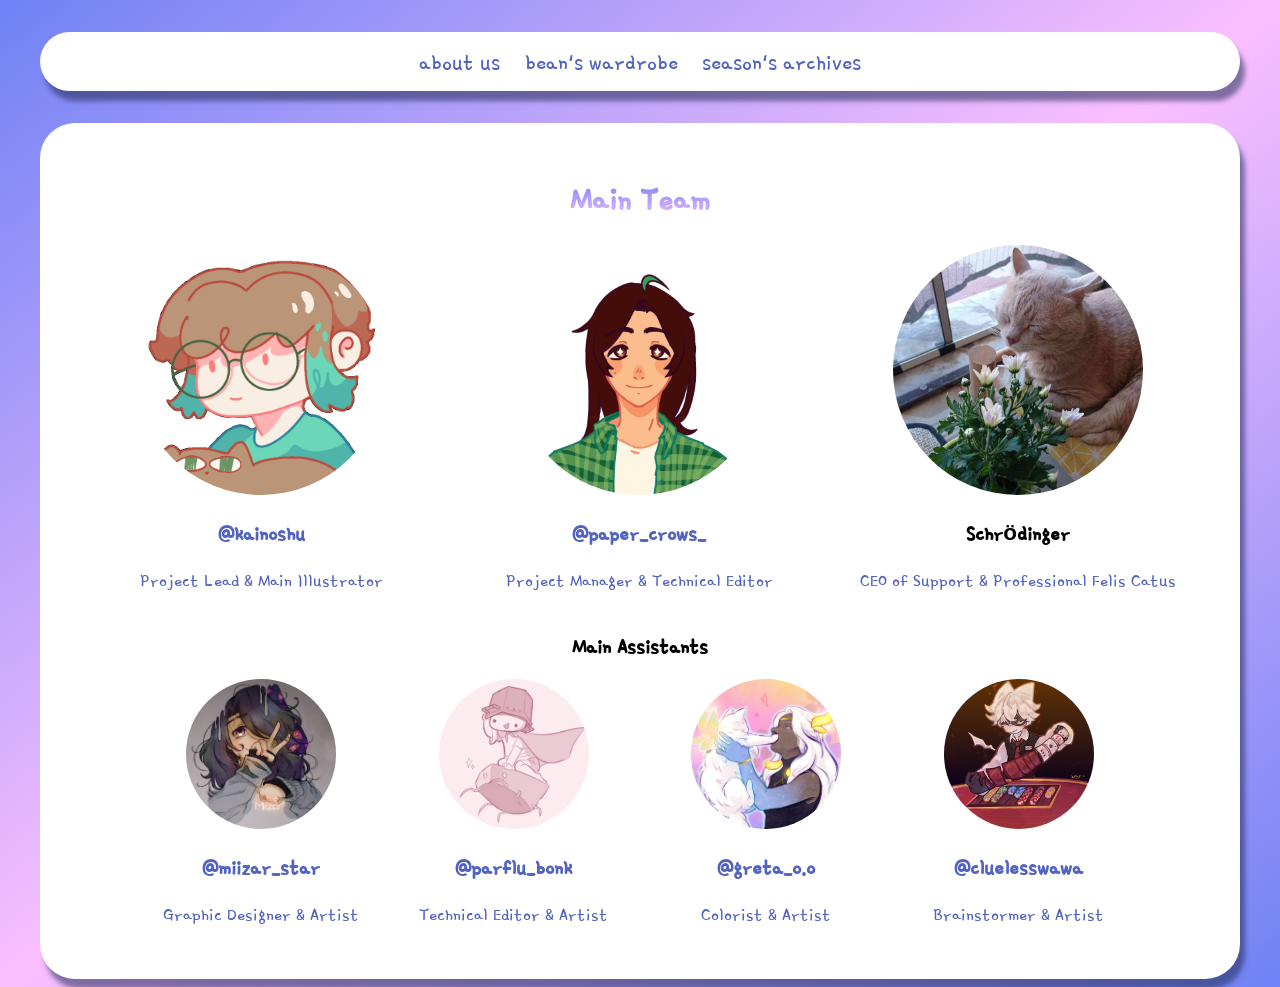
==== aboutteam.html @ 63c9f075 "update site hierarchy" ====
<!DOCTYPE html>
<html lang="en">

<head>
    <meta charset="UTF-8">
    <meta name="viewport" content="width=device-width, initial-scale=1.0">
    <title>ThatSkySeason</title>
    <link rel="apple-touch-icon" sizes="180x180" href="tss_favicon/apple-touch-icon.png">
    <link rel="icon" type="image/png" sizes="32x32" href="tss_favicon/favicon-32x32.png">
    <link rel="icon" type="image/png" sizes="16x16" href="tss_favicon/favicon-16x16.png">
    <!-- <link rel="manifest" href="/site.webmanifest"> -->
    <link rel="stylesheet" href="./styles.css">
    <link rel="preconnect" href="https://fonts.googleapis.com">
    <link rel="preconnect" href="https://fonts.gstatic.com" crossorigin>
    <link href="https://fonts.googleapis.com/css2?family=Gamja+Flower&display=swap" rel="stylesheet">
</head>

<body>
    <header>
        <a href="index.html"><button id="about-us-btn">about us</button></a>
        <a href="wardrobe.html"><button>bean's wardrobe</button></a>
        <button id="season-archive-btn">season's archives</button>
    </header>
    <div class="information" id="meet-the-team-section">
        <h1>Main Team</h1>
        <div class="main-team">
            <div class="main-team-person">
                <img src="assets/teammembers/kainopfp.gif">
                <h2><a href="https://www.instagram.com/kainoshu/">@kainoshu</a></h2>
                <p class="description">Project Lead & Main Illustrator</p>
            </div>
            <div class="main-team-person">
                <img src="assets/teammembers/leepfp.png">
                <h2><a href="https://www.instagram.com/paper_crows_/">@paper_crows_</a></h2>
                <p class="description">Project Manager & Technical Editor</p>
            </div>
            <div class="main-team-person">
                <img src="assets/teammembers/florist_in_the_making.jpg">
                <h2>Schrödinger</h2>
                <p class="description">CEO of Support & Professional Felis Catus</p>
            </div>
        </div>
        <h2>Main Assistants</h2>
        <div class="assistants-team" id="meet-assistant-section">
            <div class="assistants-team-person">
                <img src="assets/teammembers/miipfp.png">
                <h2><a href="https://www.instagram.com/miizar_star/">@miizar_star</a></h2>
                <p class="description">Graphic Designer & Artist</p>
            </div>
            <div class="assistants-team-person">
                <img src="assets/teammembers/parfpfp.png">
                <h2><a href="https://www.instagram.com/parflu_bonk/">@parflu_bonk</a></h2>
                <p class="description">Technical Editor & Artist</p>
            </div>
            <div class="assistants-team-person">
                <img src="assets/teammembers/gretapfp.png">
                <h2><a href="https://www.instagram.com/greta_o.o/">@greta_o.o</a></h2>
                <p class="description">Colorist & Artist</p>
            </div>
            <div class="assistants-team-person">
                <img src="assets/teammembers/wawapfp.png">
                <h2><a href="https://www.instagram.com/cluelesswawa/">@cluelesswawa</a></h2>
                <p class="description">Brainstormer & Artist</p>
            </div>
        </div>
    </div>
    <script src="script.js"></script>
</body>

</html>
---- styles.css ----
body {
    background-image: linear-gradient(to bottom right, #6f82f5, rgb(250, 191, 255), #6f82f5);
    background-repeat: no-repeat;
    min-height: 100vh;
    font-family: "Gamja Flower", sans-serif;
    font-size: 15px;
}

h1 {
  background: -webkit-linear-gradient(#6f82f5, rgb(250, 191, 255));
  -webkit-background-clip: text;
  -webkit-text-fill-color: transparent;
}

p {
    color: #5263c0;
}

mark {
    background-color: rgb(250, 191, 255);
    color: #5263c0;
}

a {
    color: #5263c0;
    text-decoration: none;
}

a:hover {
    background: -webkit-linear-gradient(#6f82f5, rgb(250, 191, 255));
    -webkit-background-clip: text;
    -webkit-text-fill-color: transparent;
}

header button:hover {
    text-decoration: underline;
    text-decoration-thickness: 1px;
    text-decoration-color: #6f82f5;
    background: -webkit-linear-gradient(#6f82f5, rgb(250, 191, 255));
    -webkit-background-clip: text;
    -webkit-text-fill-color: transparent;
}

.main-team {
    display: flex;
    justify-content: center;
    flex-wrap: wrap;
}

.main-team-person img {
    height: 250px;
    width: 250px;
    border-radius: 50%;
    margin-left: 1vw;
    margin-right: 1vw;
}

.main-team-person a {
    color: #5263c0;
    text-decoration: none;
}

.main-team-person a:hover {
    background: -webkit-linear-gradient(#6f82f5, rgb(250, 191, 255));
    -webkit-background-clip: text;
    -webkit-text-fill-color: transparent;
}

.assistants-team {
    display: flex;
    justify-content: center;
    flex-wrap: wrap;
}

.assistants-team-person img {
    height: 150px;
    width: 150px;
    border-radius: 50%;
    margin-left: 1vw;
    margin-right: 1vw;
}

.assistants-team-person a {
    color: #5263c0;
    text-decoration: none;
}

.assistants-team-person a:hover {
    background: -webkit-linear-gradient(#6f82f5, rgb(250, 191, 255));
    -webkit-background-clip: text;
    -webkit-text-fill-color: transparent;
}

.bean-wardrobe {
    background-color: #fff;
    border-radius: 35px;
    display: flex;
    justify-content: center;
    flex-wrap: wrap;
}

.bean-wardrobe-item {
    margin: 1vw;
    width: 250px;
}

.bean-wardrobe-item img {
    width: 100%;
    height: auto;
}

footer {
    background-color: #fff;
    padding: 1em;
    position: fixed;
    width: 100%;
    left: 0;
    bottom: 0;
    display: flex;
    justify-content: center;
    color: #5263c0;
}

/* styling for mobile devices */
@media screen and (max-width: 600px) {
    header {
        background-color: #fff;
        border-radius: 35px;
        margin: 5vw;
        padding: 2.5vw;
        display: flex;
        justify-content: center;
        box-shadow: 5px 10px 5px #242c5a8c;
    }

    header button {
        font-family: "Gamja Flower", san-serif;
        font-size: 15px;
        color: #5263c0;
        border: none;
        background-color: #ffffff00;
        line-height: 10px;
    }

    .information {
        background-color: #fff;
        border-radius: 35px;
        margin-left: 5vw;
        margin-right: 5vw;
        padding: 5vw;
        text-align: center;
        box-shadow: 5px 10px 5px #242c5a8c;
    }

    .information h1 {
        font-size: 25px;
    }

    .information h2 {
        font-size: 20px;
    }

    .information p {
        font-size: 15px;
    }

    .main-team-person img {
        height: 150px;
        width: 150px;
    }
}

/* styling for desktop devices */
@media only screen and (min-width: 768px) {
    header {
        background-color: #fff;
        border-radius: 35px;
        margin: 2.5vw;
        padding: 1vw;
        display: flex;
        justify-content: center;
        gap: 1vw;
        box-shadow: 5px 10px 5px #242c5a8c;
    }

    header button {
        font-family: "Gamja Flower", san-serif;
        font-size: 25px;
        color: #5263c0;
        border: none;
        background-color: #fff;
    }

    .information {
        background-color: #fff;
        border-radius: 35px;
        margin-left: 2.5vw;
        margin-right: 2.5vw;
        padding: 2.5vw;
        text-align: center;
        box-shadow: 5px 10px 5px #242c5a8c;
    }

    .information h1 {
        font-size: 35px;
    }

    .information p {
        font-size: 20px;
    }

    .main-team-person {
        margin-left: 2.5vw;
        margin-right: 2.5vw;
    }

    .main-team-person img {
        margin-left: 2.5vw;
        margin-right: 2.5vw;
    }

    .assistants-team-person {
        margin-left: 2vw;
        margin-right: 2vw;
    }

    .assistants-team-person img {
        margin-left: 2vw;
        margin-right: 2vw;
    }
}



#season-archive-section {
    display: none;
}

.seasons-container {
    display: flex;
    justify-content: center;
    flex-wrap: wrap;
}

.season p {
    padding-left: 2.5em;
    padding-right: 2.5em;
    display: none;
    justify-content: center;
    flex-wrap: wrap;
}

.season button {
    background-color: #fff;
    border: none;
    cursor: pointer;
}

.artist-spirits img {
    width: 350px;
}

#placeholder-section {
    visibility: hidden;
}



/* CREATIVITY HTML */
.header-img {
    display: flex;
    justify-content: center;
}

#creativity-header-img {
    margin-top: 10em;
    margin-left: 2.5em;
    margin-right: 2.5em;
    min-width: 350px;
    width: auto;
    border-radius: 35px;
}

.two-column {
    margin-left: 2.5em;
    margin-right: 2.5em;
    display: flex;
    flex-wrap: wrap;
}

.creativity-content {
    background-color: #fff;
    border-radius: 35px;
    margin-top: 1em;
    padding: 1em;
    min-width: 450px;
}

.creativity-content h1 {
    display: flex;
    justify-content: center;
}

.creativity-content p {
    display: flex;
    justify-content: center;
    text-align: center;
    padding-left: 1em;
    padding-right: 1em;
}

#creativity-intro {
    max-width: 45%;
}

.intro-img {
    display: flex;
    justify-content: center;
}

#creativity-intro-img {
    padding-left: 1em;
    padding-right: 1em;
    min-width: 450px;
    max-width: 1600px;
}

#creativity-spirits {
    display: flex;
    justify-content: center;
    flex-wrap: wrap;
    max-width: 450px;
}

.artists-and-spirits img {
    width: 300px;
}

.desc-img-column {
    columns: 2 auto;
}

.desc-img-column h2 {
    margin-top: 2.5em;
    margin-left: 2.5em;
    padding-left: 2.5em;
}

.desc-img-column p {
    margin-left: 2.5em;
    padding-left: 5em;
    text-align: left;
}

.img-desc-column {
    columns: 2 auto;
}

.img-desc-column h2 {
    margin-top: 2.5em;
}

.img-desc-column p {
    text-align: left;
}
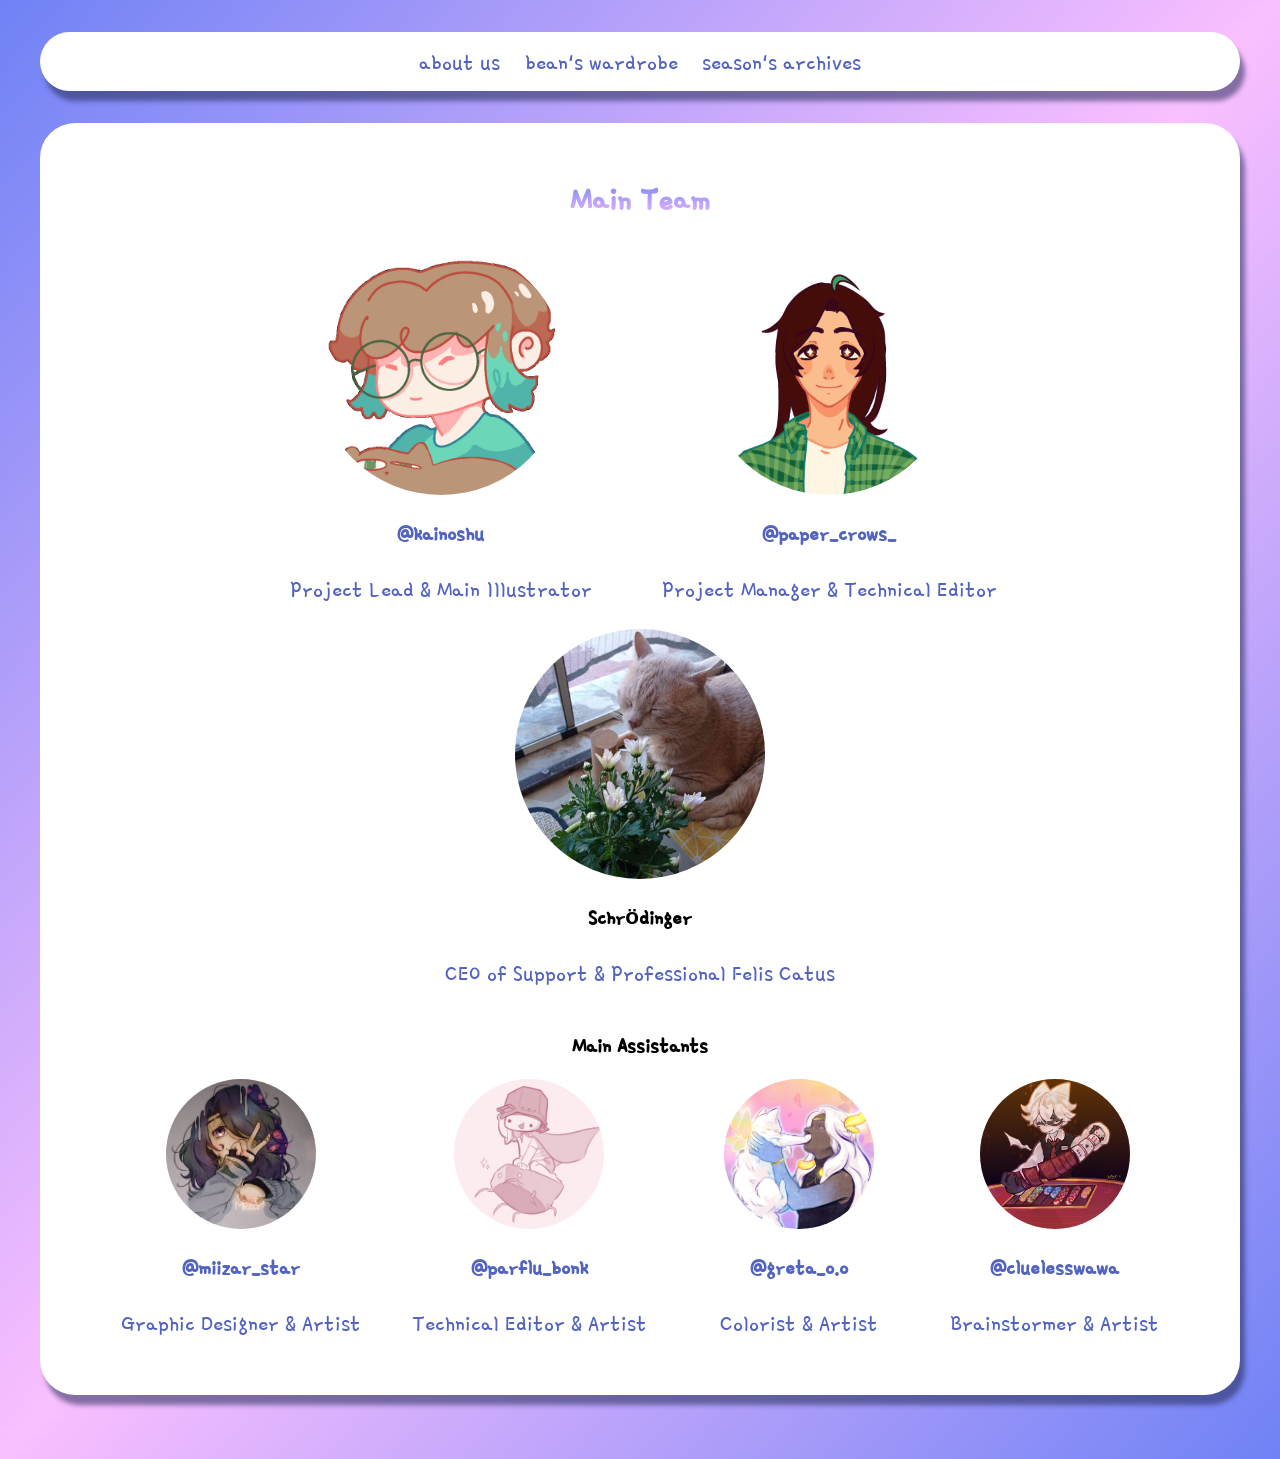
==== commit d6c3bd2a: "optimized for desktop web layout" ====
--- a/aboutteam.html
+++ b/aboutteam.html
@@ -19,7 +19,7 @@
     <header>
         <a href="index.html"><button id="about-us-btn">about us</button></a>
         <a href="wardrobe.html"><button>bean's wardrobe</button></a>
-        <button id="season-archive-btn">season's archives</button>
+        <a href="seasonslist.html"><button>season's archives</button></a>
     </header>
     <div class="information" id="meet-the-team-section">
         <h1>Main Team</h1>
--- a/styles.css
+++ b/styles.css
@@ -16,6 +16,10 @@
     color: #5263c0;
 }
 
+b {
+    color: #5263c0;
+}
+
 mark {
     background-color: rgb(250, 191, 255);
     color: #5263c0;
@@ -30,6 +34,11 @@
     background: -webkit-linear-gradient(#6f82f5, rgb(250, 191, 255));
     -webkit-background-clip: text;
     -webkit-text-fill-color: transparent;
+}
+
+li {
+    margin-left: 5vw;
+    color: #5263c0;
 }
 
 header button:hover {
@@ -109,6 +118,83 @@
     height: auto;
 }
 
+.bean-wardrobe-item p {
+    margin-top: 1vw;
+}
+
+.information button {
+    border: none;
+    background-color: #ffffff00;
+}
+
+.seasons-container {
+    display: flex;
+    justify-content: center;
+    flex-wrap: wrap;
+}
+
+.season p {
+    padding-left: 2.5em;
+    padding-right: 2.5em;
+    display: none;
+    justify-content: center;
+    flex-wrap: wrap;
+}
+
+.season button {
+    background-color: #fff;
+    border: none;
+    cursor: pointer;
+}
+
+.artist-spirits img {
+    width: 350px;
+}
+
+.header-img {
+    display: flex;
+    justify-content: center;
+}
+
+#emblem {
+    width: 50%;
+}
+
+#creativity-header-img {
+    width: 100%;
+}
+
+.artists-n-spirits img {
+    width: 100%;
+}
+
+.season-desc {
+    padding: 1.5vw;
+}
+
+.season-desc img {
+    width: 100%;
+}
+
+.system-desc img {
+    width: 50%;
+}
+
+.credits-desc img {
+    margin-top: 5vw;
+    width: 100%;
+}
+
+.profile-n-user img {
+    border-radius: 50%;
+    width: 75%;
+}
+
+.note {
+    color: #fff;
+    text-align: center;
+}
+
 footer {
     background-color: #fff;
     padding: 1em;
@@ -145,6 +231,7 @@
     .information {
         background-color: #fff;
         border-radius: 35px;
+        margin-bottom: 5vw;
         margin-left: 5vw;
         margin-right: 5vw;
         padding: 5vw;
@@ -167,6 +254,10 @@
     .main-team-person img {
         height: 150px;
         width: 150px;
+    }
+
+    #imagetoolong img {
+        width: 50%;
     }
 }
 
@@ -196,6 +287,7 @@
         border-radius: 35px;
         margin-left: 2.5vw;
         margin-right: 2.5vw;
+        margin-bottom: 5vw;
         padding: 2.5vw;
         text-align: center;
         box-shadow: 5px 10px 5px #242c5a8c;
@@ -206,7 +298,15 @@
     }
 
     .information p {
-        font-size: 20px;
+        font-size: 25px;
+    }
+
+    .information li {
+        font-size: 25px;
+    }
+
+    .information b {
+        font-size: 25px;
     }
 
     .main-team-person {
@@ -228,138 +328,40 @@
         margin-left: 2vw;
         margin-right: 2vw;
     }
-}
-
-
-
-#season-archive-section {
-    display: none;
-}
-
-.seasons-container {
-    display: flex;
-    justify-content: center;
-    flex-wrap: wrap;
-}
-
-.season p {
-    padding-left: 2.5em;
-    padding-right: 2.5em;
-    display: none;
-    justify-content: center;
-    flex-wrap: wrap;
-}
-
-.season button {
-    background-color: #fff;
-    border: none;
-    cursor: pointer;
-}
-
-.artist-spirits img {
-    width: 350px;
-}
-
-#placeholder-section {
-    visibility: hidden;
-}
-
-
-
-/* CREATIVITY HTML */
-.header-img {
-    display: flex;
-    justify-content: center;
-}
-
-#creativity-header-img {
-    margin-top: 10em;
-    margin-left: 2.5em;
-    margin-right: 2.5em;
-    min-width: 350px;
-    width: auto;
-    border-radius: 35px;
-}
-
-.two-column {
-    margin-left: 2.5em;
-    margin-right: 2.5em;
-    display: flex;
-    flex-wrap: wrap;
-}
-
-.creativity-content {
-    background-color: #fff;
-    border-radius: 35px;
-    margin-top: 1em;
-    padding: 1em;
-    min-width: 450px;
-}
-
-.creativity-content h1 {
-    display: flex;
-    justify-content: center;
-}
-
-.creativity-content p {
-    display: flex;
-    justify-content: center;
-    text-align: center;
-    padding-left: 1em;
-    padding-right: 1em;
-}
-
-#creativity-intro {
-    max-width: 45%;
-}
-
-.intro-img {
-    display: flex;
-    justify-content: center;
-}
-
-#creativity-intro-img {
-    padding-left: 1em;
-    padding-right: 1em;
-    min-width: 450px;
-    max-width: 1600px;
-}
-
-#creativity-spirits {
-    display: flex;
-    justify-content: center;
-    flex-wrap: wrap;
-    max-width: 450px;
-}
-
-.artists-and-spirits img {
-    width: 300px;
-}
-
-.desc-img-column {
-    columns: 2 auto;
-}
-
-.desc-img-column h2 {
-    margin-top: 2.5em;
-    margin-left: 2.5em;
-    padding-left: 2.5em;
-}
-
-.desc-img-column p {
-    margin-left: 2.5em;
-    padding-left: 5em;
-    text-align: left;
-}
-
-.img-desc-column {
-    columns: 2 auto;
-}
-
-.img-desc-column h2 {
-    margin-top: 2.5em;
-}
-
-.img-desc-column p {
-    text-align: left;
+
+    #emblem {
+        margin-top: 5vw;
+        width: 350px;
+        height: 350px;
+    }
+
+    .season-desc {
+        display: flex;
+    }
+
+    .season-desc-text {
+        padding-right: 5vw;
+    }
+
+    .season-desc img {
+        width: 500px;
+        height: 500px;
+    }
+
+    .artists-n-spirits {
+        display: flex;
+        flex-wrap: wrap;
+    }
+
+    .spirit-image {
+        width: 20%;
+    }
+
+    #imagetoolong {
+        width: 20%;
+    }
+
+    .system-desc img {
+        width: 15%;
+    }
 }
